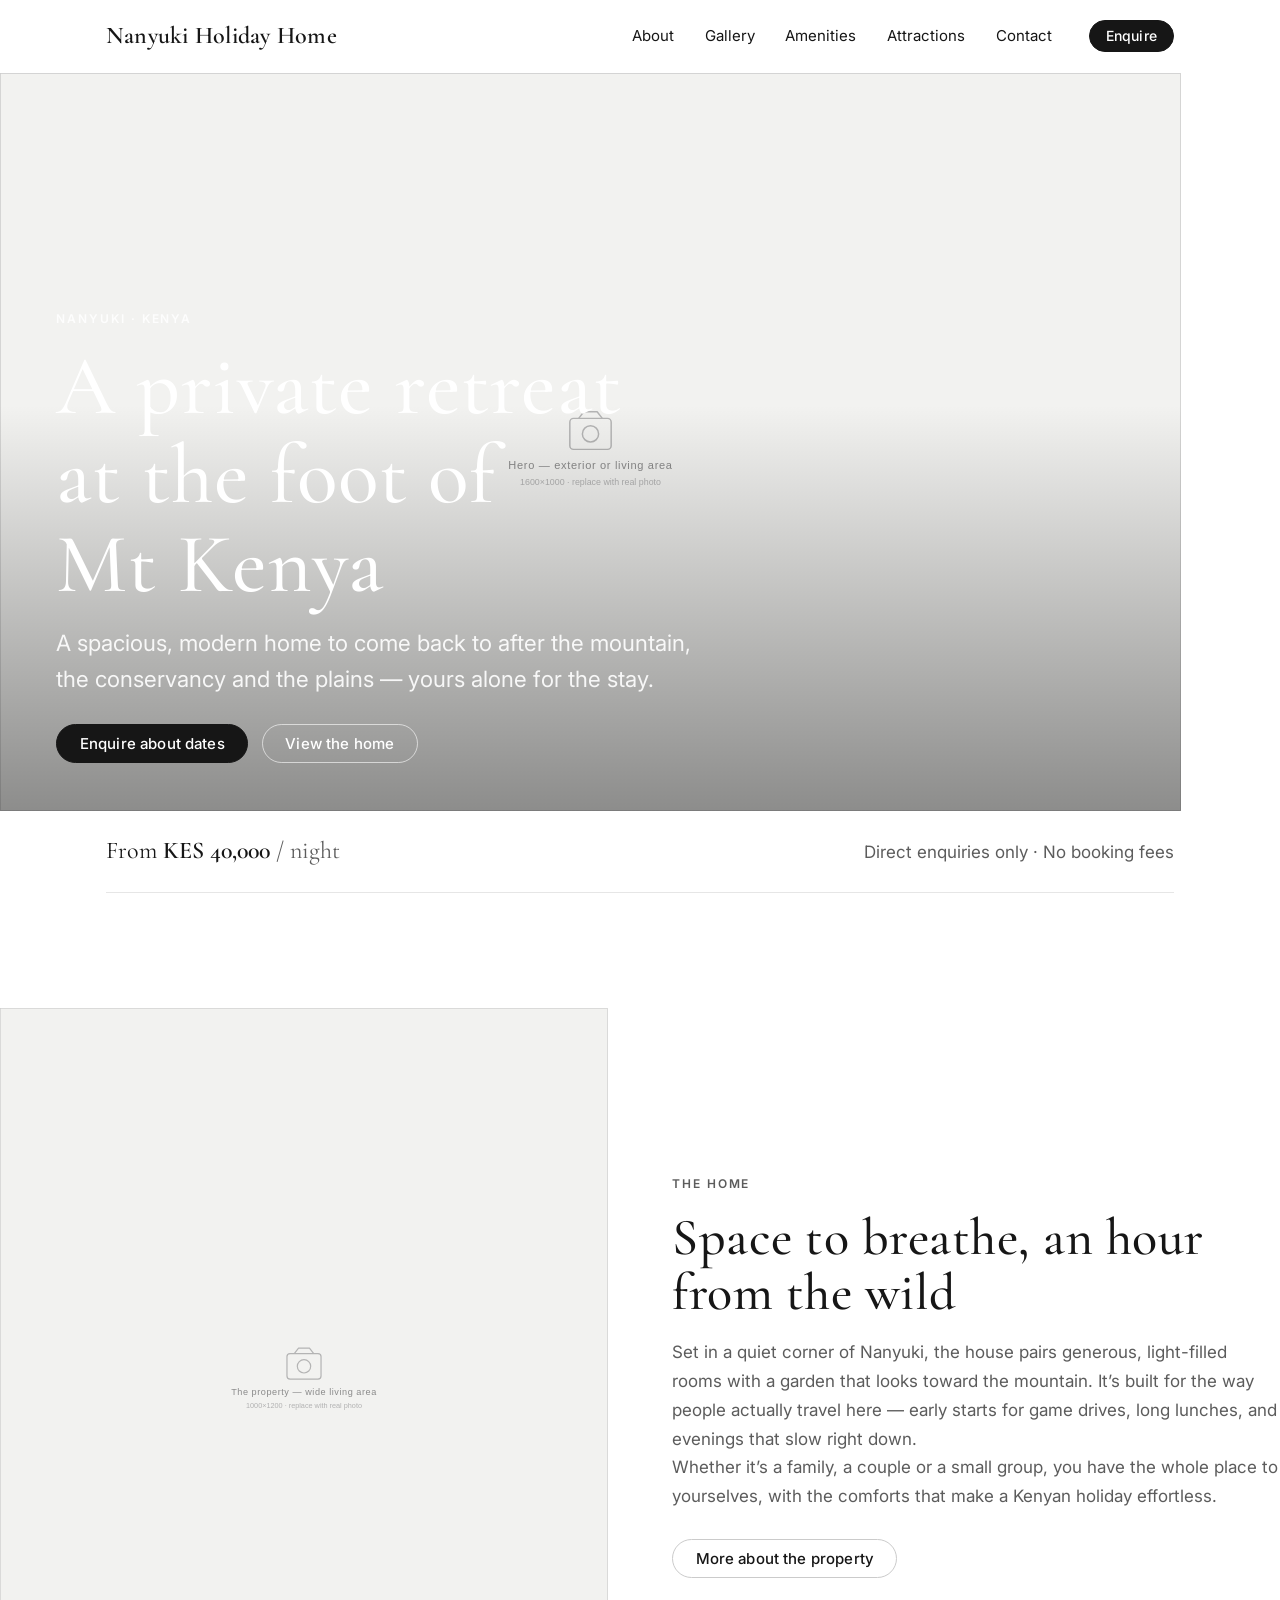
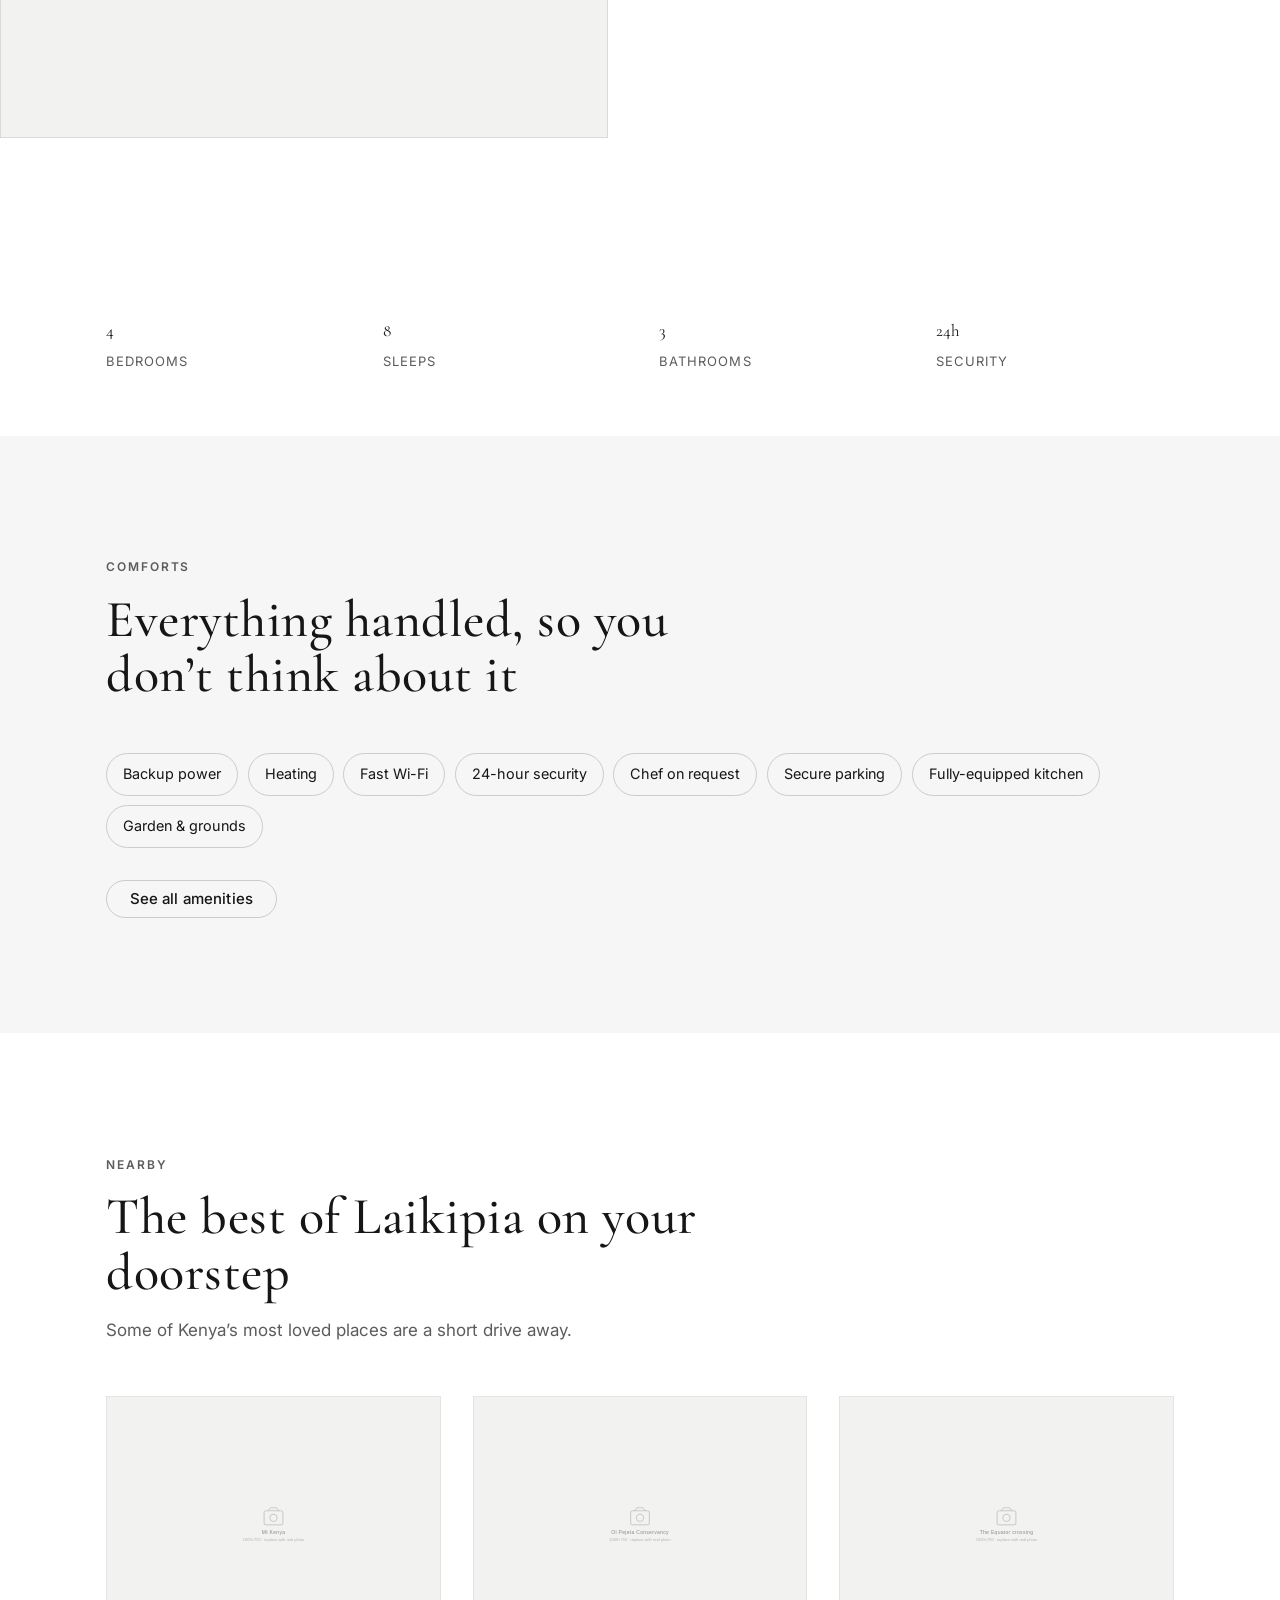
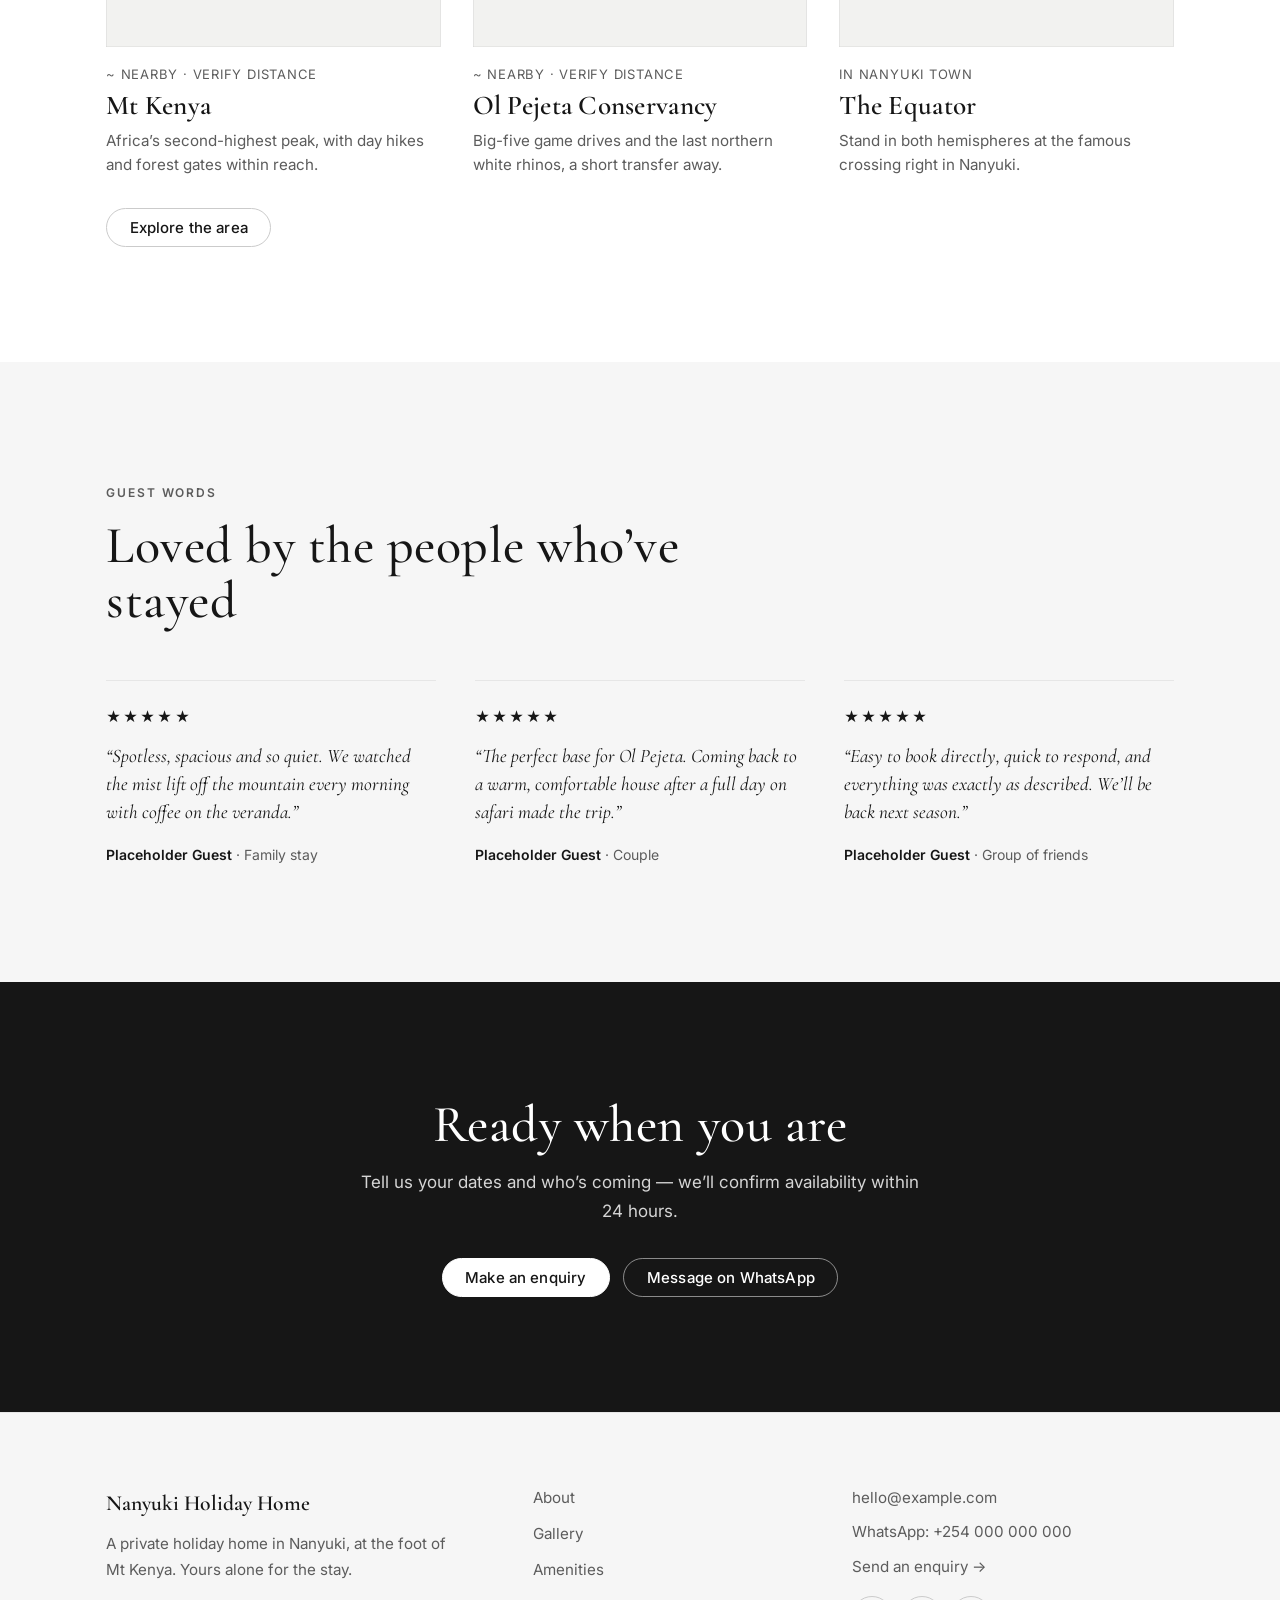
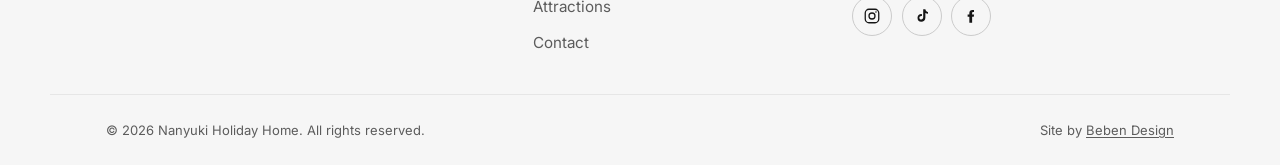
==== index.html @ 9e64a7b0 "Initial commit: Nanyuki Holiday Home static site Co-Authored-By: Claude Fable 5 <noreply@anthropic.c" ====
<!doctype html>
<html lang="en">
<head>
  <meta charset="utf-8">
  <meta name="viewport" content="width=device-width, initial-scale=1">
  <title>Nanyuki Holiday Home — A private retreat at the foot of Mt Kenya</title>
  <meta name="description" content="A spacious private holiday home in Nanyuki, Kenya — minutes from Mt Kenya and Ol Pejeta. Enquire directly for stays. Backup power, fast internet, chef on request.">

  <!-- Swap REPLACE-WITH-DOMAIN for the live domain once it's set. og:image must be an absolute URL for WhatsApp / Facebook link previews. -->
  <link rel="canonical" href="https://REPLACE-WITH-DOMAIN/">
  <meta property="og:type" content="website">
  <meta property="og:site_name" content="Nanyuki Holiday Home">
  <meta property="og:title" content="Nanyuki Holiday Home — A private retreat at the foot of Mt Kenya">
  <meta property="og:description" content="A spacious private holiday home in Nanyuki, Kenya. Enquire directly for stays.">
  <meta property="og:url" content="https://REPLACE-WITH-DOMAIN/">
  <meta property="og:image" content="https://REPLACE-WITH-DOMAIN/assets/img/og-cover.jpg">
  <meta name="twitter:card" content="summary_large_image">

  <link rel="icon" href="assets/img/favicon.svg" type="image/svg+xml">
  <link rel="alternate icon" href="assets/img/favicon-32.png">
  <link rel="apple-touch-icon" href="assets/img/apple-touch-icon.png">
  <link rel="manifest" href="site.webmanifest">
  <meta name="theme-color" content="#ffffff">

  <link rel="preconnect" href="https://fonts.googleapis.com">
  <link rel="preconnect" href="https://fonts.gstatic.com" crossorigin>
  <link href="https://fonts.googleapis.com/css2?family=Cormorant+Garamond:ital,wght@0,400;0,500;0,600;1,500;1,600&family=Inter:wght@400;500;600&display=swap" rel="stylesheet">
  <link rel="stylesheet" href="assets/css/styles.css">

  <!-- Structured data: helps Google Search + Maps. Replace phone/address once confirmed. -->
  <script type="application/ld+json">
  {
    "@context": "https://schema.org",
    "@type": "LodgingBusiness",
    "name": "Nanyuki Holiday Home",
    "description": "A private holiday home in Nanyuki, Kenya, at the foot of Mt Kenya.",
    "url": "https://REPLACE-WITH-DOMAIN/",
    "image": "https://REPLACE-WITH-DOMAIN/assets/img/og-cover.jpg",
    "telephone": "+254-000-000-000",
    "priceRange": "From KES 40,000 / night",
    "address": {
      "@type": "PostalAddress",
      "addressLocality": "Nanyuki",
      "addressRegion": "Laikipia",
      "addressCountry": "KE"
    },
    "geo": { "@type": "GeoCoordinates", "latitude": -0.0559771, "longitude": 37.0223397 },
    "amenityFeature": [
      { "@type": "LocationFeatureSpecification", "name": "Backup power", "value": true },
      { "@type": "LocationFeatureSpecification", "name": "Heating", "value": true },
      { "@type": "LocationFeatureSpecification", "name": "Fast internet", "value": true },
      { "@type": "LocationFeatureSpecification", "name": "24-hour security", "value": true },
      { "@type": "LocationFeatureSpecification", "name": "Chef on request", "value": true }
    ]
  }
  </script>
</head>
<body>
  <a class="skip-link" href="#main">Skip to content</a>

  <header class="site-header" id="siteHeader">
    <div class="container header-inner">
      <a class="brand" href="index.html">Nanyuki Holiday Home</a>
      <nav class="nav" id="primaryNav" aria-label="Primary">
        <a href="about.html">About</a>
        <a href="gallery.html">Gallery</a>
        <a href="amenities.html">Amenities</a>
        <a href="attractions.html">Attractions</a>
        <a href="contact.html">Contact</a>
        <a class="btn btn--primary btn--sm nav-cta" href="contact.html#enquire">Enquire</a>
      </nav>
      <button class="hamburger" id="navToggle" aria-label="Open menu" aria-expanded="false" aria-controls="primaryNav">
        <span></span><span></span><span></span>
      </button>
    </div>
  </header>

  <main id="main">

    <!-- HERO -->
    <section class="hero">
      <div class="hero-media">
        <img src="assets/img/hero.svg" alt="The exterior of Nanyuki Holiday Home at dusk">
        <div class="hero-copy">
          <div class="container">
            <span class="eyebrow">Nanyuki · Kenya</span>
            <h1>A private retreat at the foot of Mt&nbsp;Kenya</h1>
            <p class="lead">A spacious, modern home to come back to after the mountain, the conservancy and the plains — yours alone for the stay.</p>
            <div class="btn-row">
              <a class="btn btn--primary" href="contact.html#enquire">Enquire about dates</a>
              <a class="btn btn--ghost" href="gallery.html">View the home</a>
            </div>
          </div>
        </div>
      </div>
      <div class="container">
        <div class="rate-strip">
          <p class="rate">From <b>KES 40,000</b> <span class="muted">/ night</span></p>
          <p class="muted">Direct enquiries only · No booking fees</p>
        </div>
      </div>
    </section>

    <!-- INTRO / ABOUT TEASER -->
    <section class="section">
      <div class="split">
        <div class="split-media reveal">
          <img src="assets/img/about-1.svg" alt="The open-plan living area at Nanyuki Holiday Home">
        </div>
        <div class="split-copy">
          <span class="eyebrow reveal">The home</span>
          <h2 class="reveal">Space to breathe, an hour from the wild</h2>
          <p class="reveal muted">Set in a quiet corner of Nanyuki, the house pairs generous, light-filled rooms with a garden that looks toward the mountain. It’s built for the way people actually travel here — early starts for game drives, long lunches, and evenings that slow right down.</p>
          <p class="reveal muted">Whether it’s a family, a couple or a small group, you have the whole place to yourselves, with the comforts that make a Kenyan holiday effortless.</p>
          <div class="btn-row reveal">
            <a class="btn btn--ghost" href="about.html">More about the property</a>
          </div>
        </div>
      </div>
    </section>

    <!-- FACTS -->
    <section class="section--tight">
      <div class="container">
        <div class="facts" data-stagger>
          <!-- Placeholder figures — confirm exact counts with the owner -->
          <div class="fact reveal"><div class="n">4</div><div class="k">Bedrooms</div></div>
          <div class="fact reveal"><div class="n">8</div><div class="k">Sleeps</div></div>
          <div class="fact reveal"><div class="n">3</div><div class="k">Bathrooms</div></div>
          <div class="fact reveal"><div class="n">24h</div><div class="k">Security</div></div>
        </div>
      </div>
    </section>

    <!-- AMENITIES TEASER -->
    <section class="section section--soft">
      <div class="container">
        <div class="section-head">
          <span class="eyebrow reveal">Comforts</span>
          <h2 class="reveal">Everything handled, so you don’t think about it</h2>
        </div>
        <div class="chips reveal" data-stagger>
          <span class="chip reveal">Backup power</span>
          <span class="chip reveal">Heating</span>
          <span class="chip reveal">Fast Wi-Fi</span>
          <span class="chip reveal">24-hour security</span>
          <span class="chip reveal">Chef on request</span>
          <span class="chip reveal">Secure parking</span>
          <span class="chip reveal">Fully-equipped kitchen</span>
          <span class="chip reveal">Garden &amp; grounds</span>
        </div>
        <div class="btn-row reveal" style="margin-top:2rem;">
          <a class="btn btn--ghost" href="amenities.html">See all amenities</a>
        </div>
      </div>
    </section>

    <!-- ATTRACTIONS TEASER -->
    <section class="section">
      <div class="container">
        <div class="section-head">
          <span class="eyebrow reveal">Nearby</span>
          <h2 class="reveal">The best of Laikipia on your doorstep</h2>
          <p class="reveal muted">Some of Kenya’s most loved places are a short drive away.</p>
        </div>
        <div class="card-grid" data-stagger>
          <article class="card reveal">
            <div class="card-media"><img src="assets/img/attr-mtkenya.svg" alt="Mt Kenya"></div>
            <div class="card-body">
              <p class="meta">~ Nearby · verify distance</p>
              <h3>Mt Kenya</h3>
              <p>Africa’s second-highest peak, with day hikes and forest gates within reach.</p>
            </div>
          </article>
          <article class="card reveal">
            <div class="card-media"><img src="assets/img/attr-olpejeta.svg" alt="Ol Pejeta Conservancy"></div>
            <div class="card-body">
              <p class="meta">~ Nearby · verify distance</p>
              <h3>Ol Pejeta Conservancy</h3>
              <p>Big-five game drives and the last northern white rhinos, a short transfer away.</p>
            </div>
          </article>
          <article class="card reveal">
            <div class="card-media"><img src="assets/img/attr-equator.svg" alt="The Equator crossing at Nanyuki"></div>
            <div class="card-body">
              <p class="meta">In Nanyuki town</p>
              <h3>The Equator</h3>
              <p>Stand in both hemispheres at the famous crossing right in Nanyuki.</p>
            </div>
          </article>
        </div>
        <div class="btn-row reveal" style="margin-top:2rem;">
          <a class="btn btn--ghost" href="attractions.html">Explore the area</a>
        </div>
      </div>
    </section>

    <!-- REVIEWS -->
    <section class="section section--soft">
      <div class="container">
        <div class="section-head">
          <span class="eyebrow reveal">Guest words</span>
          <h2 class="reveal">Loved by the people who’ve stayed</h2>
        </div>
        <!-- Placeholder testimonials — replace with real, attributed guest reviews from Airbnb -->
        <div class="reviews" data-stagger>
          <blockquote class="review reveal">
            <div class="stars" aria-label="5 out of 5 stars">★★★★★</div>
            <p>“Spotless, spacious and so quiet. We watched the mist lift off the mountain every morning with coffee on the veranda.”</p>
            <div class="who"><b>Placeholder Guest</b> · Family stay</div>
          </blockquote>
          <blockquote class="review reveal">
            <div class="stars" aria-label="5 out of 5 stars">★★★★★</div>
            <p>“The perfect base for Ol Pejeta. Coming back to a warm, comfortable house after a full day on safari made the trip.”</p>
            <div class="who"><b>Placeholder Guest</b> · Couple</div>
          </blockquote>
          <blockquote class="review reveal">
            <div class="stars" aria-label="5 out of 5 stars">★★★★★</div>
            <p>“Easy to book directly, quick to respond, and everything was exactly as described. We’ll be back next season.”</p>
            <div class="who"><b>Placeholder Guest</b> · Group of friends</div>
          </blockquote>
        </div>
      </div>
    </section>

    <!-- CTA BAND -->
    <section class="section cta-band">
      <div class="container">
        <h2 class="reveal">Ready when you are</h2>
        <p class="reveal">Tell us your dates and who’s coming — we’ll confirm availability within 24 hours.</p>
        <div class="btn-row reveal">
          <a class="btn btn--primary" href="contact.html#enquire">Make an enquiry</a>
          <!-- Replace 000000000000 with the WhatsApp number in full international format, no + or spaces -->
          <a class="btn btn--ghost" href="https://wa.me/000000000000?text=Hi%2C%20I%27d%20like%20to%20enquire%20about%20a%20stay%20at%20Nanyuki%20Holiday%20Home" target="_blank" rel="noopener">Message on WhatsApp</a>
        </div>
      </div>
    </section>

  </main>

  <footer class="site-footer">
    <div class="container footer-grid">
      <div class="footer-brand">
        <p class="footer-logo">Nanyuki Holiday Home</p>
        <p class="muted">A private holiday home in Nanyuki, at the foot of Mt Kenya. Yours alone for the stay.</p>
      </div>
      <nav class="footer-nav" aria-label="Footer">
        <a href="about.html">About</a>
        <a href="gallery.html">Gallery</a>
        <a href="amenities.html">Amenities</a>
        <a href="attractions.html">Attractions</a>
        <a href="contact.html">Contact</a>
      </nav>
      <div class="footer-contact">
        <!-- Placeholders -->
        <a href="mailto:hello@example.com">hello@example.com</a>
        <a href="https://wa.me/000000000000" target="_blank" rel="noopener">WhatsApp: +254 000 000 000</a>
        <a href="contact.html#enquire">Send an enquiry →</a>
        <div class="socials">
          <a href="#" aria-label="Instagram" target="_blank" rel="noopener">
            <svg viewBox="0 0 24 24" fill="none" stroke="currentColor" stroke-width="1.7"><rect x="3" y="3" width="18" height="18" rx="5"/><circle cx="12" cy="12" r="4"/><circle cx="17.3" cy="6.7" r="1.1" fill="currentColor" stroke="none"/></svg>
          </a>
          <a href="#" aria-label="TikTok" target="_blank" rel="noopener">
            <svg viewBox="0 0 24 24" fill="currentColor"><path d="M16.5 3c.3 1.9 1.4 3.4 3.5 3.6v2.4c-1.2 0-2.4-.4-3.5-1.1v6.3c0 3.2-2.6 5.3-5.4 5.3A5.3 5.3 0 0 1 6 14.2c.1-2.7 2.3-4.8 5-4.8.3 0 .6 0 .9.1v2.6c-.3-.1-.6-.2-.9-.2-1.4 0-2.5 1-2.5 2.4 0 1.4 1.1 2.4 2.5 2.4 1.5 0 2.6-1.1 2.6-2.9V3h2.9z"/></svg>
          </a>
          <a href="#" aria-label="Facebook" target="_blank" rel="noopener">
            <svg viewBox="0 0 24 24" fill="currentColor"><path d="M13.5 21v-8h2.2l.4-3H13.5V8.1c0-.9.3-1.5 1.6-1.5H16V4a20 20 0 0 0-2.3-.1c-2.3 0-3.9 1.4-3.9 4v2H7.5v3h2.3v8h3.7z"/></svg>
          </a>
        </div>
      </div>
    </div>
    <div class="container footer-base">
      <p>© <span id="year">2026</span> Nanyuki Holiday Home. All rights reserved.</p>
      <p>Site by <a href="#">Beben Design</a></p>
    </div>
  </footer>

  <script src="assets/js/main.js" defer></script>
</body>
</html>
---- assets/css/styles.css ----
/* =========================================================================
   Nanyuki Holiday Home — styles.css
   Minimalist editorial system. White bg, black ink, grey secondary.
   Display: Cormorant Garamond · Body/UI: Inter.
   ========================================================================= */

/* ---- Design tokens ---------------------------------------------------- */
:root {
  --bg:          #ffffff;
  --bg-soft:     #f6f6f6;   /* footer, form fields, subtle blocks */
  --ink:         #161616;   /* near-black, reads as black         */
  --ink-hover:   #000000;
  --muted:       #5c5c5c;   /* secondary text — AA safe on white  */
  --line:        #e6e6e6;   /* hairline dividers                  */
  --line-strong: #cbcbcb;   /* pill / input borders               */

  --font-display: "Cormorant Garamond", Georgia, "Times New Roman", serif;
  --font-body:    "Inter", -apple-system, BlinkMacSystemFont, "Segoe UI", Roboto, sans-serif;

  --wrap: 1180px;
  --pad: clamp(1.25rem, 5vw, 3.5rem);
  --section-y: clamp(4rem, 9vw, 7.5rem);
  --gap: clamp(1.5rem, 3vw, 2.5rem);

  --radius-pill: 999px;
  --radius-sm: 8px;

  --header-h: 72px;

  --ease: cubic-bezier(0.22, 1, 0.36, 1);
}

/* ---- Reset / base ----------------------------------------------------- */
*, *::before, *::after { box-sizing: border-box; }
* { margin: 0; }

html {
  scroll-behavior: smooth;
  scroll-padding-top: calc(var(--header-h) + 12px);
  -webkit-text-size-adjust: 100%;
}

body {
  font-family: var(--font-body);
  font-size: clamp(1rem, 0.97rem + 0.15vw, 1.0625rem);
  line-height: 1.7;
  color: var(--ink);
  background: var(--bg);
  -webkit-font-smoothing: antialiased;
  text-rendering: optimizeLegibility;
}

img, svg, iframe { display: block; max-width: 100%; }
img { height: auto; }
a { color: inherit; text-decoration: none; }
button { font: inherit; cursor: pointer; }

/* ---- Typography ------------------------------------------------------- */
h1, h2, h3, .display {
  font-family: var(--font-display);
  font-weight: 500;
  line-height: 1.06;
  letter-spacing: 0.01em;
  color: var(--ink);
}
h1 { font-size: clamp(2.75rem, 1.6rem + 5.6vw, 5.25rem); }
h2 { font-size: clamp(2rem, 1.35rem + 2.9vw, 3.25rem); }
h3 { font-size: clamp(1.35rem, 1.15rem + 0.9vw, 1.7rem); font-weight: 600; }

p { color: var(--ink); }
p.lead {
  font-size: clamp(1.1rem, 1.02rem + 0.5vw, 1.4rem);
  color: var(--muted);
  line-height: 1.6;
  max-width: 60ch;
}
.muted { color: var(--muted); }

.eyebrow {
  font-family: var(--font-body);
  font-size: 0.75rem;
  font-weight: 600;
  letter-spacing: 0.16em;
  text-transform: uppercase;
  color: var(--muted);
  display: inline-block;
}

.quote {
  font-family: var(--font-display);
  font-style: italic;
  font-weight: 500;
  font-size: clamp(1.5rem, 1.2rem + 1.4vw, 2.25rem);
  line-height: 1.35;
  color: var(--ink);
}

/* ---- Layout primitives ------------------------------------------------ */
.container { width: 100%; max-width: var(--wrap); margin-inline: auto; padding-inline: var(--pad); }

.section { padding-block: var(--section-y); }
.section--soft { background: var(--bg-soft); }
.section--tight { padding-block: clamp(2.5rem, 5vw, 4rem); }

.section-head { max-width: 62ch; margin-bottom: clamp(2rem, 4vw, 3.25rem); }
.section-head .eyebrow { margin-bottom: 0.9rem; }
.section-head h2 + p { margin-top: 1rem; }

.divider { height: 1px; background: var(--line); border: 0; }

.stack > * + * { margin-top: 1.1rem; }

/* ---- Buttons (pill, thin border) ------------------------------------- */
.btn {
  --btn-bg: transparent;
  --btn-fg: var(--ink);
  --btn-bd: var(--line-strong);
  display: inline-flex;
  align-items: center;
  justify-content: center;
  gap: 0.5em;
  padding: 0.72em 1.5em;
  font-family: var(--font-body);
  font-size: 0.9375rem;
  font-weight: 500;
  line-height: 1;
  letter-spacing: 0.01em;
  color: var(--btn-fg);
  background: var(--btn-bg);
  border: 1px solid var(--btn-bd);
  border-radius: var(--radius-pill);
  transition: background .3s var(--ease), color .3s var(--ease),
              border-color .3s var(--ease), transform .3s var(--ease);
  white-space: nowrap;
}
.btn:hover { transform: translateY(-1px); }
.btn--primary { --btn-bg: var(--ink); --btn-fg: #fff; --btn-bd: var(--ink); }
.btn--primary:hover { --btn-bg: var(--ink-hover); --btn-bd: var(--ink-hover); }
.btn--ghost:hover { --btn-bg: var(--ink); --btn-fg: #fff; --btn-bd: var(--ink); }
.btn--wa { --btn-bd: var(--line-strong); }
.btn--wa:hover { --btn-bg: var(--ink); --btn-fg: #fff; --btn-bd: var(--ink); }
.btn--sm { padding: 0.55em 1.15em; font-size: 0.875rem; }

.btn-row { display: flex; flex-wrap: wrap; gap: 0.85rem; align-items: center; }

/* focus visibility (a11y floor) */
:where(a, button, input, select, textarea, summary):focus-visible {
  outline: 2px solid var(--ink);
  outline-offset: 3px;
  border-radius: 4px;
}

.skip-link {
  position: absolute; left: 12px; top: -60px;
  background: var(--ink); color: #fff;
  padding: 0.6rem 1rem; border-radius: var(--radius-sm);
  z-index: 200; transition: top .2s ease;
}
.skip-link:focus { top: 12px; }

/* ---- Header ----------------------------------------------------------- */
.site-header {
  position: sticky; top: 0; z-index: 100;
  background: rgba(255,255,255,0.86);
  backdrop-filter: saturate(150%) blur(8px);
  border-bottom: 1px solid transparent;
  transition: border-color .3s ease, box-shadow .3s ease, background .3s ease;
}
.site-header.is-scrolled {
  border-bottom-color: var(--line);
  box-shadow: 0 1px 20px rgba(0,0,0,0.03);
}
.header-inner {
  display: flex; align-items: center; justify-content: space-between;
  min-height: var(--header-h);
}
.brand {
  font-family: var(--font-display);
  font-size: 1.5rem;
  font-weight: 600;
  letter-spacing: 0.01em;
  color: var(--ink);
  white-space: nowrap;
}
.nav { display: flex; align-items: center; gap: clamp(1rem, 2.4vw, 2.2rem); }
.nav > a:not(.btn) {
  font-size: 0.9375rem;
  color: var(--ink);
  padding: 0.35rem 0;
  position: relative;
  transition: color .2s ease;
}
.nav > a:not(.btn)::after {
  content: ""; position: absolute; left: 0; right: 100%; bottom: -2px;
  height: 1px; background: var(--ink); transition: right .28s var(--ease);
}
.nav > a:not(.btn):hover::after,
.nav > a[aria-current="page"]::after { right: 0; }
.nav > a[aria-current="page"] { color: var(--ink); }
.nav .nav-cta { margin-left: 0.4rem; }

/* Hamburger */
.hamburger {
  display: none;
  width: 44px; height: 44px;
  border: 0; background: transparent;
  padding: 10px; position: relative; z-index: 120;
}
.hamburger span {
  display: block; height: 1.5px; width: 100%; background: var(--ink);
  border-radius: 2px; transition: transform .32s var(--ease), opacity .2s ease;
}
.hamburger span + span { margin-top: 6px; }
.hamburger[aria-expanded="true"] span:nth-child(1) { transform: translateY(7.5px) rotate(45deg); }
.hamburger[aria-expanded="true"] span:nth-child(2) { opacity: 0; }
.hamburger[aria-expanded="true"] span:nth-child(3) { transform: translateY(-7.5px) rotate(-45deg); }

/* ---- Hero ------------------------------------------------------------- */
.hero { position: relative; }
.hero-media {
  position: relative;
  aspect-ratio: 16 / 10;
  max-height: 82vh;
  overflow: hidden;
  background: var(--bg-soft);
}
.hero-media img { width: 100%; height: 100%; object-fit: cover; }
.hero-media::after {
  content: ""; position: absolute; inset: 0;
  background: linear-gradient(180deg, rgba(0,0,0,0) 45%, rgba(0,0,0,0.42) 100%);
}
.hero-copy {
  position: absolute; inset-inline: 0; bottom: 0; z-index: 2;
  padding-block: clamp(1.75rem, 4vw, 3rem);
  color: #fff;
}
.hero-copy .eyebrow { color: rgba(255,255,255,0.85); }
.hero-copy h1 { color: #fff; max-width: 16ch; margin-top: 0.6rem; }
.hero-copy .lead { color: rgba(255,255,255,0.9); margin-top: 1rem; max-width: 46ch; }
.hero-copy .btn-row { margin-top: 1.75rem; }
.hero-copy .btn--ghost { --btn-fg: #fff; --btn-bd: rgba(255,255,255,0.6); }
.hero-copy .btn--ghost:hover { --btn-bg: #fff; --btn-fg: var(--ink); --btn-bd: #fff; }

/* rate ribbon under hero */
.rate-strip {
  display: flex; flex-wrap: wrap; gap: 0.5rem 2rem;
  align-items: baseline; justify-content: space-between;
  padding-block: 1.25rem;
  border-bottom: 1px solid var(--line);
}
.rate-strip .rate { font-family: var(--font-display); font-size: 1.5rem; color: var(--ink); }
.rate-strip .rate b { font-weight: 600; }

/* ---- Split (image + text) -------------------------------------------- */
.split {
  display: grid; grid-template-columns: 1fr 1fr; gap: clamp(2rem, 5vw, 4.5rem);
  align-items: center;
}
.split--reverse .split-media { order: 2; }
.split-media img { width: 100%; object-fit: cover; }
.split-copy .eyebrow { margin-bottom: 1rem; }
.split-copy h2 + p { margin-top: 1.1rem; }
.split-copy .btn-row { margin-top: 1.75rem; }

/* ---- Feature / stat row ---------------------------------------------- */
.facts { display: grid; grid-template-columns: repeat(4, 1fr); gap: var(--gap); }
.fact .n { font-family: var(--font-display); font-size: clamp(2rem,1.4rem+2vw,2.9rem); color: var(--ink); }
.fact .k { font-size: 0.8125rem; letter-spacing: 0.08em; text-transform: uppercase; color: var(--muted); margin-top: 0.25rem; }

/* ---- Amenities grid --------------------------------------------------- */
.amenity-grid { display: grid; grid-template-columns: repeat(3, 1fr); gap: 1px; background: var(--line); border: 1px solid var(--line); }
.amenity {
  background: var(--bg); padding: clamp(1.5rem, 3vw, 2.25rem);
  display: flex; flex-direction: column; gap: 0.6rem;
}
.amenity .ico { width: 26px; height: 26px; color: var(--ink); }
.amenity .ico svg { width: 100%; height: 100%; }
.amenity h3 { font-family: var(--font-body); font-size: 1.0625rem; font-weight: 600; }
.amenity p { font-size: 0.9375rem; color: var(--muted); line-height: 1.55; }

/* compact amenity chips (home teaser) */
.chips { display: flex; flex-wrap: wrap; gap: 0.6rem; }
.chip {
  display: inline-flex; align-items: center; gap: 0.5rem;
  padding: 0.5rem 1rem; border: 1px solid var(--line-strong);
  border-radius: var(--radius-pill); font-size: 0.9rem; color: var(--ink);
}
.chip svg { width: 16px; height: 16px; }

/* ---- Gallery ---------------------------------------------------------- */
.gallery {
  columns: 3; column-gap: 14px;
}
.gallery figure { break-inside: avoid; margin-bottom: 14px; }
.gallery button.tile {
  display: block; width: 100%; padding: 0; border: 0; background: none;
  overflow: hidden; position: relative;
}
.gallery img { width: 100%; transition: transform .6s var(--ease), filter .3s ease; }
.gallery button.tile::after {
  content: ""; position: absolute; inset: 0; background: rgba(0,0,0,0);
  transition: background .3s ease;
}
.gallery button.tile:hover img { transform: scale(1.04); }
.gallery button.tile:hover::after { background: rgba(0,0,0,0.06); }

/* Lightbox */
.lightbox {
  position: fixed; inset: 0; z-index: 300;
  background: rgba(20,20,20,0.94);
  display: none; align-items: center; justify-content: center;
  padding: clamp(1rem, 4vw, 3rem);
}
.lightbox.is-open { display: flex; }
.lightbox img { max-width: min(92vw, 1100px); max-height: 86vh; width: auto; object-fit: contain; }
.lightbox-cap { position: absolute; bottom: 1.25rem; left: 0; right: 0; text-align: center;
  color: rgba(255,255,255,0.8); font-size: 0.875rem; letter-spacing: 0.04em; }
.lb-btn {
  position: absolute; top: 50%; transform: translateY(-50%);
  width: 52px; height: 52px; border-radius: var(--radius-pill);
  border: 1px solid rgba(255,255,255,0.4); background: rgba(0,0,0,0.2);
  color: #fff; font-size: 1.5rem; line-height: 1; display: grid; place-items: center;
  transition: background .2s ease, border-color .2s ease;
}
.lb-btn:hover { background: rgba(255,255,255,0.14); border-color: #fff; }
.lb-prev { left: clamp(0.75rem, 3vw, 2rem); }
.lb-next { right: clamp(0.75rem, 3vw, 2rem); }
.lb-close { top: clamp(0.75rem, 3vw, 1.75rem); right: clamp(0.75rem, 3vw, 1.75rem);
  transform: none; width: 46px; height: 46px; font-size: 1.25rem; }

/* ---- Cards (attractions) --------------------------------------------- */
.card-grid { display: grid; grid-template-columns: repeat(3, 1fr); gap: clamp(1.25rem, 2.5vw, 2rem); }
.card { display: flex; flex-direction: column; }
.card-media { overflow: hidden; background: var(--bg-soft); }
.card-media img { width: 100%; aspect-ratio: 4/3; object-fit: cover; transition: transform .6s var(--ease); }
.card:hover .card-media img { transform: scale(1.04); }
.card-body { padding-top: 1.1rem; }
.card .meta { font-size: 0.8125rem; letter-spacing: 0.06em; text-transform: uppercase; color: var(--muted); }
.card h3 { margin-top: 0.5rem; margin-bottom: 0.5rem; }
.card p { font-size: 0.95rem; color: var(--muted); line-height: 1.55; }

/* ---- Reviews ---------------------------------------------------------- */
.reviews { display: grid; grid-template-columns: repeat(3, 1fr); gap: clamp(1.5rem, 3vw, 2.5rem); }
.review { border-top: 1px solid var(--line); padding-top: 1.5rem; }
.review .stars { color: var(--ink); letter-spacing: 0.15em; font-size: 0.9rem; }
.review p { font-family: var(--font-display); font-style: italic; font-size: 1.2rem; line-height: 1.45; margin-top: 0.9rem; color: var(--ink); }
.review .who { margin-top: 1rem; font-size: 0.875rem; color: var(--muted); }
.review .who b { color: var(--ink); font-weight: 600; font-style: normal; }

/* ---- Steps (how to book) --------------------------------------------- */
.steps { display: grid; grid-template-columns: repeat(3, 1fr); gap: clamp(1.5rem, 3vw, 2.5rem); counter-reset: step; }
.step { border-top: 2px solid var(--ink); padding-top: 1.1rem; }
.step .num { font-family: var(--font-display); font-size: 2rem; color: var(--ink); }
.step h3 { font-family: var(--font-body); font-size: 1.0625rem; font-weight: 600; margin: 0.4rem 0 0.5rem; }
.step p { font-size: 0.95rem; color: var(--muted); }

/* ---- Contact / form --------------------------------------------------- */
.contact-grid { display: grid; grid-template-columns: 1.1fr 0.9fr; gap: clamp(2rem, 5vw, 4rem); align-items: start; }

.form { display: grid; gap: 1.1rem; }
.field { display: grid; gap: 0.4rem; }
.field label { font-size: 0.8125rem; letter-spacing: 0.06em; text-transform: uppercase; color: var(--muted); }
.field .req { color: var(--ink); }
.row-2 { display: grid; grid-template-columns: 1fr 1fr; gap: 1.1rem; }
input, select, textarea {
  font: inherit; font-size: 0.9875rem; color: var(--ink);
  background: var(--bg); border: 1px solid var(--line-strong);
  border-radius: var(--radius-sm); padding: 0.75rem 0.9rem; width: 100%;
  transition: border-color .2s ease, box-shadow .2s ease;
}
textarea { resize: vertical; min-height: 130px; line-height: 1.6; }
input::placeholder, textarea::placeholder { color: #9a9a9a; }
input:focus, select:focus, textarea:focus {
  outline: none; border-color: var(--ink); box-shadow: 0 0 0 3px rgba(22,22,22,0.08);
}
.form .btn { justify-self: start; margin-top: 0.3rem; }
.form-note { font-size: 0.8125rem; color: var(--muted); }
.hp { position: absolute; left: -9999px; opacity: 0; }

.form-status { font-size: 0.95rem; padding: 0.9rem 1.1rem; border-radius: var(--radius-sm); display: none; }
.form-status.show { display: block; }
.form-status.ok { background: #f1f5f1; color: #1f4d2b; border: 1px solid #cfe0d2; }
.form-status.err { background: #f8f1f1; color: #7a2a2a; border: 1px solid #e6cccc; }

.contact-aside .info-item { padding-block: 1.1rem; border-bottom: 1px solid var(--line); }
.contact-aside .info-item:first-child { border-top: 1px solid var(--line); }
.contact-aside .info-item .k { font-size: 0.75rem; letter-spacing: 0.1em; text-transform: uppercase; color: var(--muted); }
.contact-aside .info-item a, .contact-aside .info-item p { display: block; margin-top: 0.3rem; font-size: 1.0625rem; color: var(--ink); }
.contact-aside .info-item a:hover { text-decoration: underline; text-underline-offset: 3px; }

.map-embed { margin-top: clamp(2rem,4vw,3rem); border: 1px solid var(--line); }
.map-embed iframe { width: 100%; height: 420px; border: 0; }

/* ---- FAQ (native details) -------------------------------------------- */
.faq { max-width: 760px; }
.faq details { border-bottom: 1px solid var(--line); }
.faq summary {
  list-style: none; cursor: pointer; padding: 1.15rem 2.5rem 1.15rem 0;
  position: relative; font-size: 1.0625rem; font-weight: 500; color: var(--ink);
}
.faq summary::-webkit-details-marker { display: none; }
.faq summary::after {
  content: "+"; position: absolute; right: 0.25rem; top: 50%; transform: translateY(-50%);
  font-family: var(--font-display); font-size: 1.6rem; color: var(--muted); transition: transform .25s ease;
}
.faq details[open] summary::after { content: "\2212"; }
.faq details p { color: var(--muted); padding: 0 2.5rem 1.35rem 0; line-height: 1.65; margin-top: -0.25rem; }

/* ---- CTA band --------------------------------------------------------- */
.cta-band { background: var(--ink); color: #fff; text-align: center; }
.cta-band h2 { color: #fff; }
.cta-band p { color: rgba(255,255,255,0.82); max-width: 52ch; margin: 1rem auto 0; }
.cta-band .btn-row { justify-content: center; margin-top: 2rem; }
.cta-band .btn--primary { --btn-bg:#fff; --btn-fg: var(--ink); --btn-bd:#fff; }
.cta-band .btn--primary:hover { --btn-bg:#f0f0f0; --btn-bd:#f0f0f0; }
.cta-band .btn--ghost { --btn-fg:#fff; --btn-bd: rgba(255,255,255,0.5); }
.cta-band .btn--ghost:hover { --btn-bg:#fff; --btn-fg: var(--ink); --btn-bd:#fff; }

/* ---- Footer ----------------------------------------------------------- */
.site-footer { background: var(--bg-soft); border-top: 1px solid var(--line); }
.footer-grid {
  display: grid; grid-template-columns: 1.4fr 1fr 1.2fr; gap: clamp(2rem, 4vw, 3.5rem);
  padding-block: clamp(3rem, 6vw, 4.5rem) clamp(2rem, 3vw, 2.5rem);
}
.footer-logo { font-family: var(--font-display); font-size: 1.35rem; font-weight: 600; color: var(--ink); }
.footer-brand p.muted { margin-top: 0.6rem; max-width: 34ch; font-size: 0.95rem; }
.footer-nav { display: flex; flex-direction: column; gap: 0.65rem; }
.footer-nav a { font-size: 0.95rem; color: var(--muted); width: fit-content; }
.footer-nav a:hover { color: var(--ink); }
.footer-contact a { display: block; font-size: 0.95rem; color: var(--muted); margin-bottom: 0.55rem; }
.footer-contact a:hover { color: var(--ink); }
.socials { display: flex; gap: 0.6rem; margin-top: 1rem; }
.socials a {
  width: 40px; height: 40px; border: 1px solid var(--line-strong); border-radius: var(--radius-pill);
  display: grid; place-items: center; color: var(--ink);
  transition: background .25s var(--ease), color .25s var(--ease), border-color .25s var(--ease);
}
.socials a:hover { background: var(--ink); color: #fff; border-color: var(--ink); }
.socials svg { width: 18px; height: 18px; }
.footer-base {
  display: flex; flex-wrap: wrap; gap: 0.75rem 1.5rem; justify-content: space-between;
  padding-block: 1.5rem; border-top: 1px solid var(--line);
}
.footer-base p { font-size: 0.8125rem; color: var(--muted); }
.footer-base a { color: var(--muted); text-decoration: underline; text-underline-offset: 2px; }

/* ---- Scroll reveal ---------------------------------------------------- */
.reveal { opacity: 0; transform: translateY(18px); transition: opacity .8s var(--ease), transform .8s var(--ease); }
.reveal.is-visible { opacity: 1; transform: none; }

/* ---- Responsive ------------------------------------------------------- */
@media (max-width: 1000px) {
  .facts { grid-template-columns: repeat(2, 1fr); row-gap: clamp(1.5rem,4vw,2.5rem); }
  .amenity-grid, .card-grid, .reviews, .steps { grid-template-columns: repeat(2, 1fr); }
  .gallery { columns: 2; }
}

@media (max-width: 860px) {
  :root { --header-h: 64px; }

  .hamburger { display: block; }

  /* nav becomes an overlay panel */
  .nav {
    position: fixed; inset: 0; z-index: 110;
    flex-direction: column; align-items: flex-start; justify-content: center;
    gap: 0.4rem;
    padding: 6rem var(--pad) 3rem;
    background: var(--bg);
    transform: translateX(100%);
    transition: transform .38s var(--ease);
    overflow-y: auto;
  }
  body.nav-open .nav { transform: translateX(0); }
  body.nav-open { overflow: hidden; }
  .nav > a:not(.btn) { font-family: var(--font-display); font-size: 2rem; padding: 0.4rem 0; }
  .nav > a:not(.btn)::after { display: none; }
  .nav .nav-cta { margin-left: 0; margin-top: 1rem; font-size: 0.95rem; }
  .nav .btn { padding: 0.8em 1.7em; }

  .split { grid-template-columns: 1fr; gap: clamp(1.5rem,5vw,2.5rem); }
  .split--reverse .split-media { order: 0; }
  .contact-grid { grid-template-columns: 1fr; }
  .map-embed iframe { height: 340px; }
}

@media (max-width: 560px) {
  .facts, .amenity-grid, .card-grid, .reviews, .steps { grid-template-columns: 1fr; }
  .gallery { columns: 1; }
  .row-2 { grid-template-columns: 1fr; }
  .footer-grid { grid-template-columns: 1fr; }
  .rate-strip { gap: 0.5rem; }
  .hero-media { aspect-ratio: 3 / 4; max-height: none; }
  .btn-row .btn { flex: 1 1 auto; }
}

/* ---- Reduced motion --------------------------------------------------- */
@media (prefers-reduced-motion: reduce) {
  html { scroll-behavior: auto; }
  .reveal { opacity: 1; transform: none; transition: none; }
  *, *::before, *::after { animation-duration: 0.001ms !important; transition-duration: 0.001ms !important; }
}
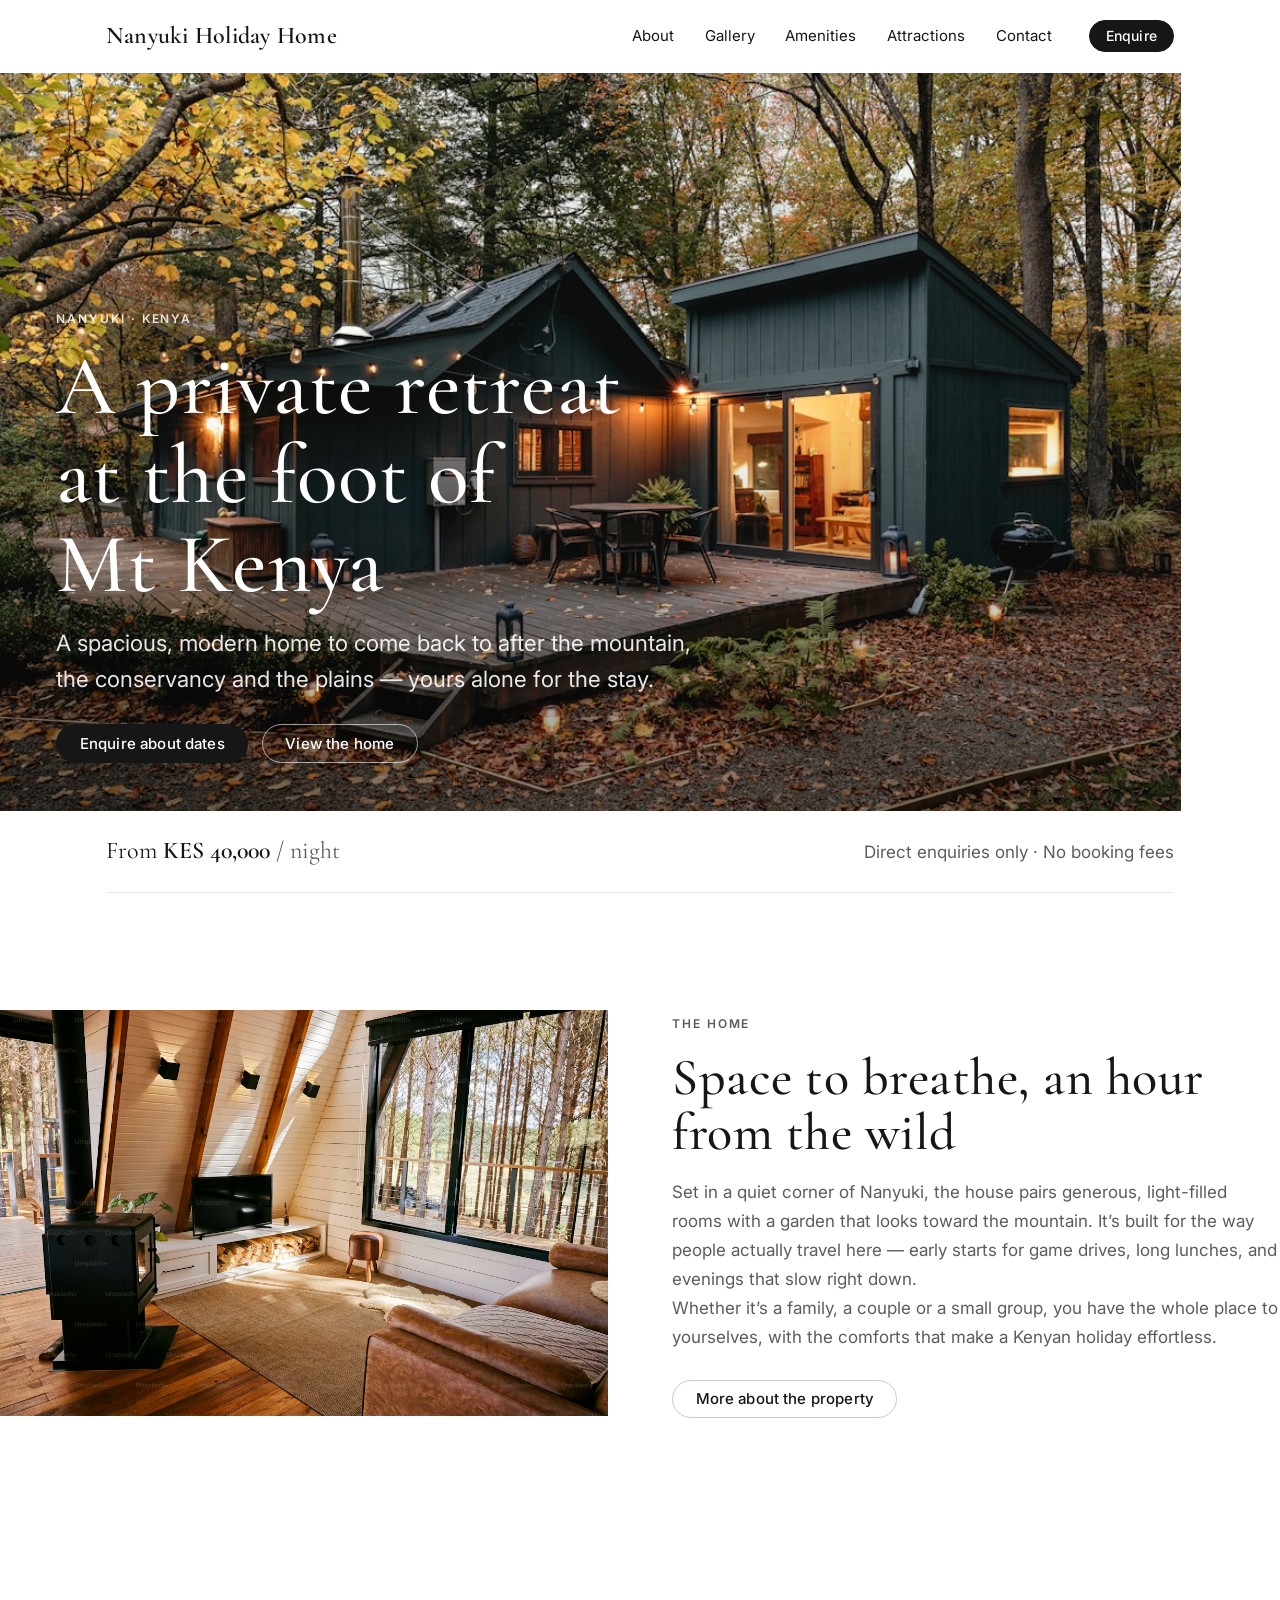
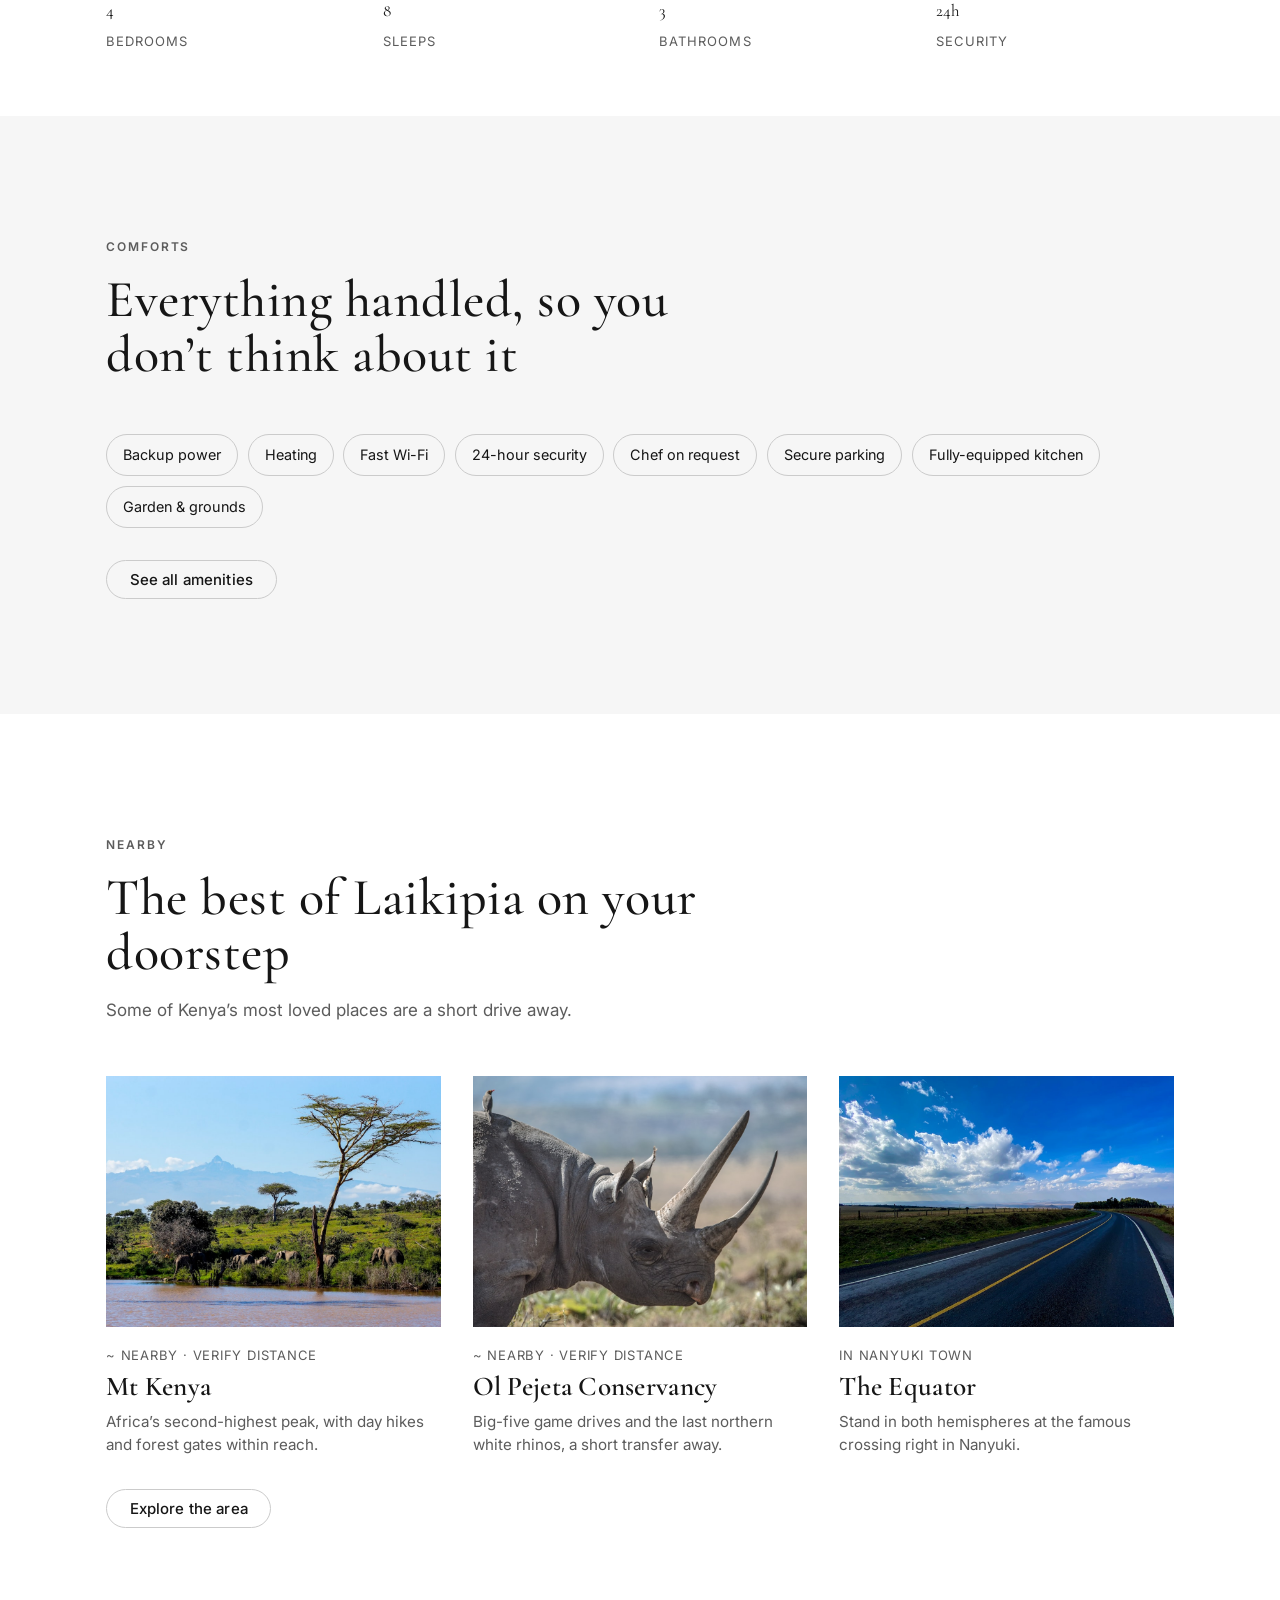
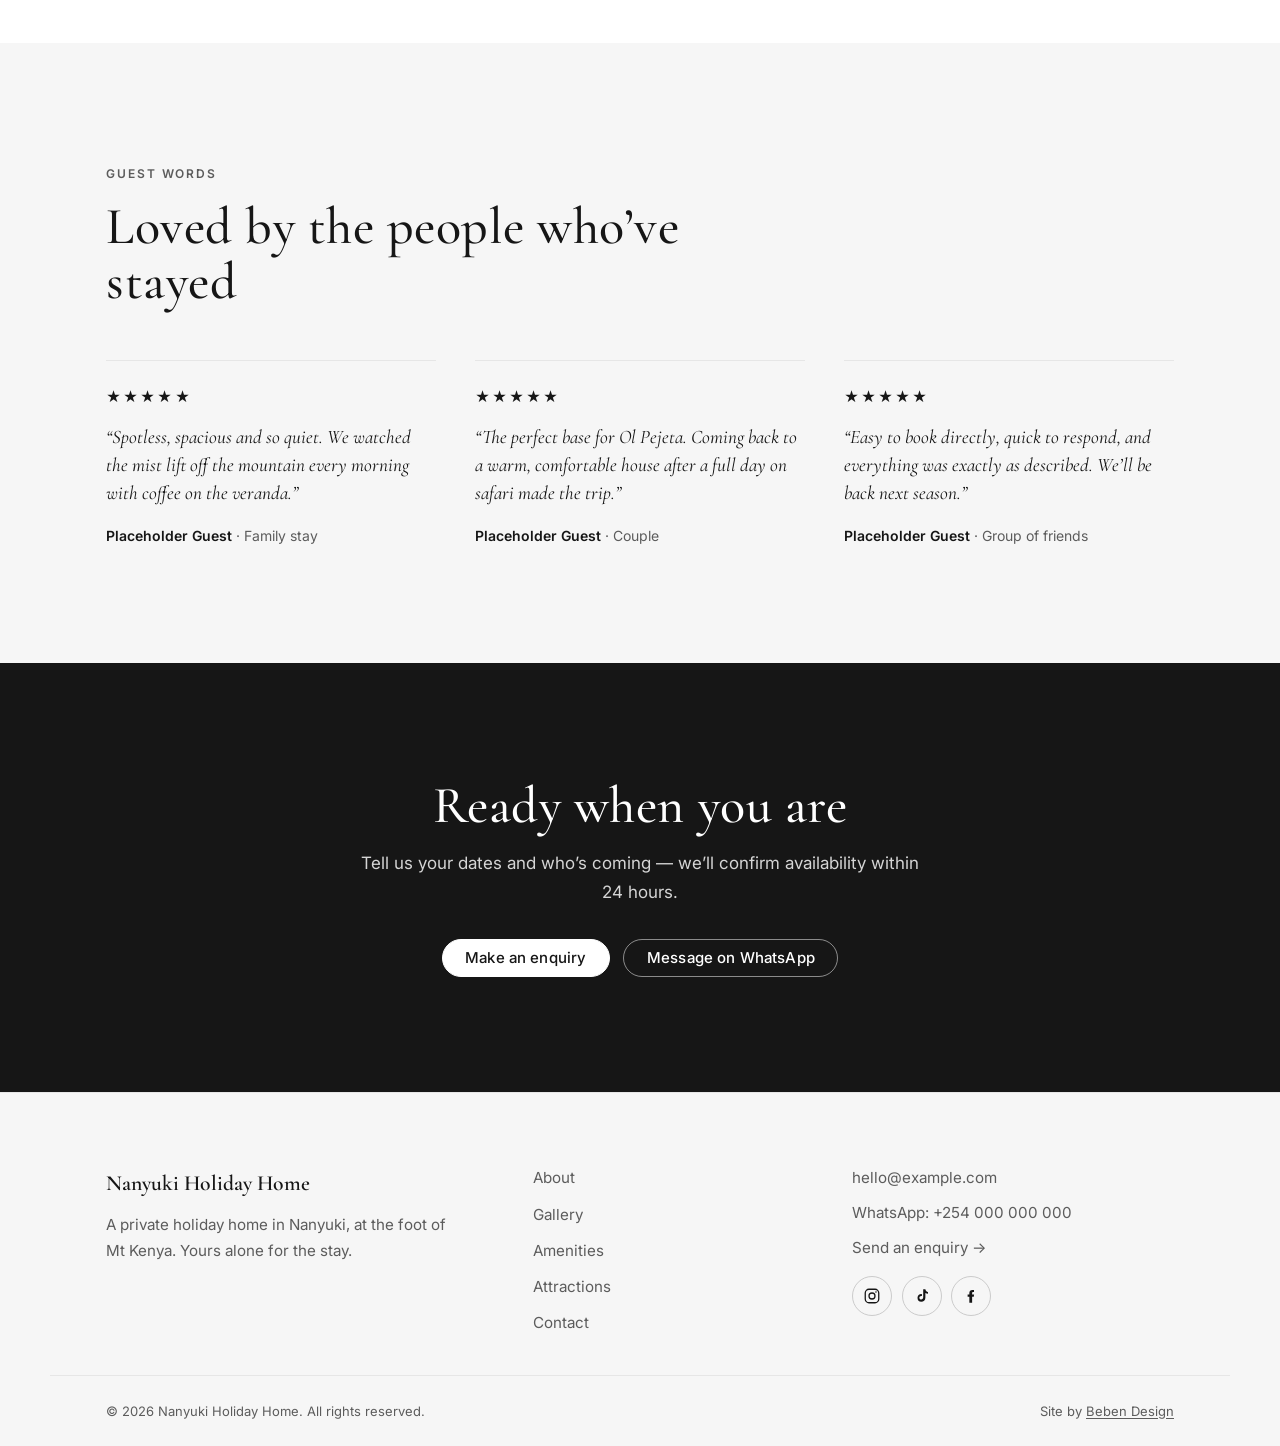
==== commit 0293911a: "Replace placeholder images with property photos and Unsplash imagery Placeholder SVGs swapped for th" ====
--- a/index.html
+++ b/index.html
@@ -80,7 +80,7 @@
     <!-- HERO -->
     <section class="hero">
       <div class="hero-media">
-        <img src="assets/img/hero.svg" alt="The exterior of Nanyuki Holiday Home at dusk">
+        <img src="assets/img/exterior-dusk.jpg" alt="The exterior of Nanyuki Holiday Home at dusk">
         <div class="hero-copy">
           <div class="container">
             <span class="eyebrow">Nanyuki · Kenya</span>
@@ -105,7 +105,7 @@
     <section class="section">
       <div class="split">
         <div class="split-media reveal">
-          <img src="assets/img/about-1.svg" alt="The open-plan living area at Nanyuki Holiday Home">
+          <img src="assets/img/tv place.avif" alt="The open-plan living area at Nanyuki Holiday Home">
         </div>
         <div class="split-copy">
           <span class="eyebrow reveal">The home</span>
@@ -165,7 +165,7 @@
         </div>
         <div class="card-grid" data-stagger>
           <article class="card reveal">
-            <div class="card-media"><img src="assets/img/attr-mtkenya.svg" alt="Mt Kenya"></div>
+            <div class="card-media"><img src="assets/img/attr-mtkenya.jpg" alt="Mt Kenya"></div>
             <div class="card-body">
               <p class="meta">~ Nearby · verify distance</p>
               <h3>Mt Kenya</h3>
@@ -173,7 +173,7 @@
             </div>
           </article>
           <article class="card reveal">
-            <div class="card-media"><img src="assets/img/attr-olpejeta.svg" alt="Ol Pejeta Conservancy"></div>
+            <div class="card-media"><img src="assets/img/attr-olpejeta.jpg" alt="Ol Pejeta Conservancy"></div>
             <div class="card-body">
               <p class="meta">~ Nearby · verify distance</p>
               <h3>Ol Pejeta Conservancy</h3>
@@ -181,7 +181,7 @@
             </div>
           </article>
           <article class="card reveal">
-            <div class="card-media"><img src="assets/img/attr-equator.svg" alt="The Equator crossing at Nanyuki"></div>
+            <div class="card-media"><img src="assets/img/attr-equator.jpg" alt="The Equator crossing at Nanyuki"></div>
             <div class="card-body">
               <p class="meta">In Nanyuki town</p>
               <h3>The Equator</h3>
